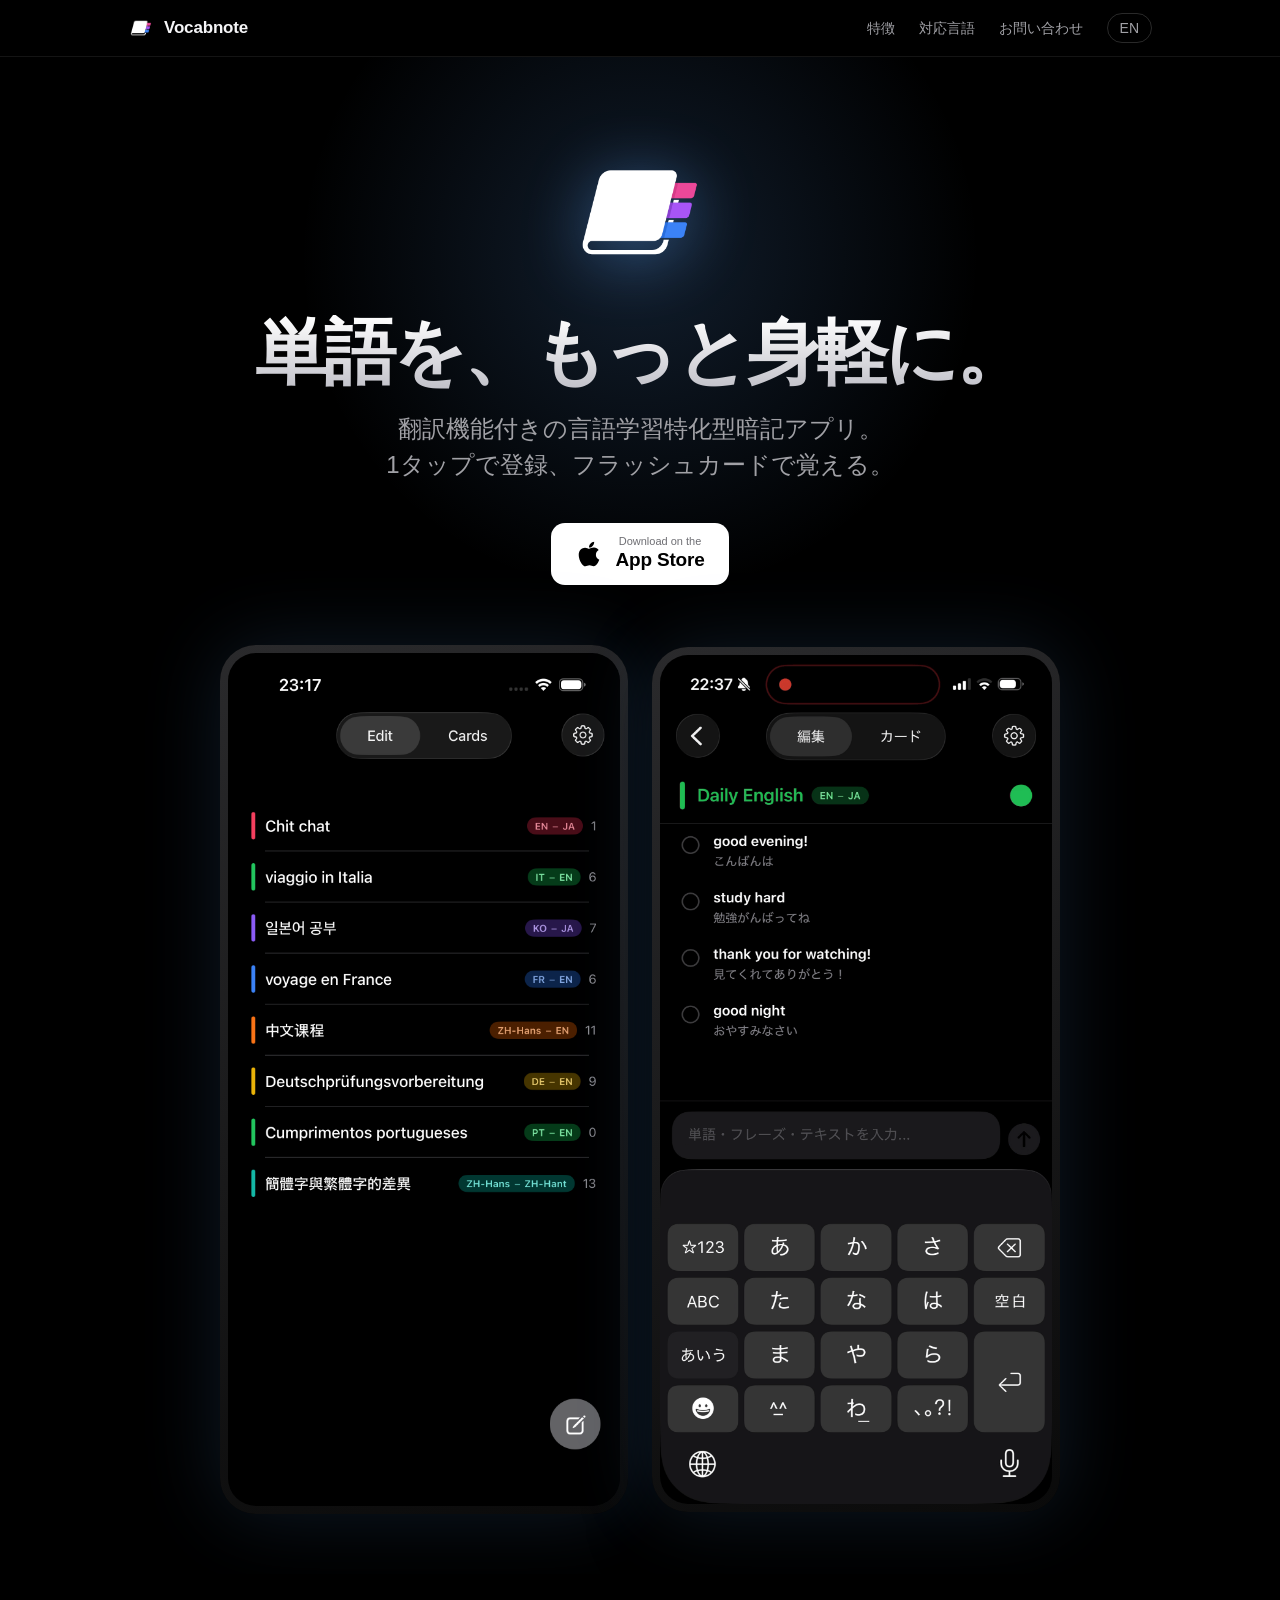
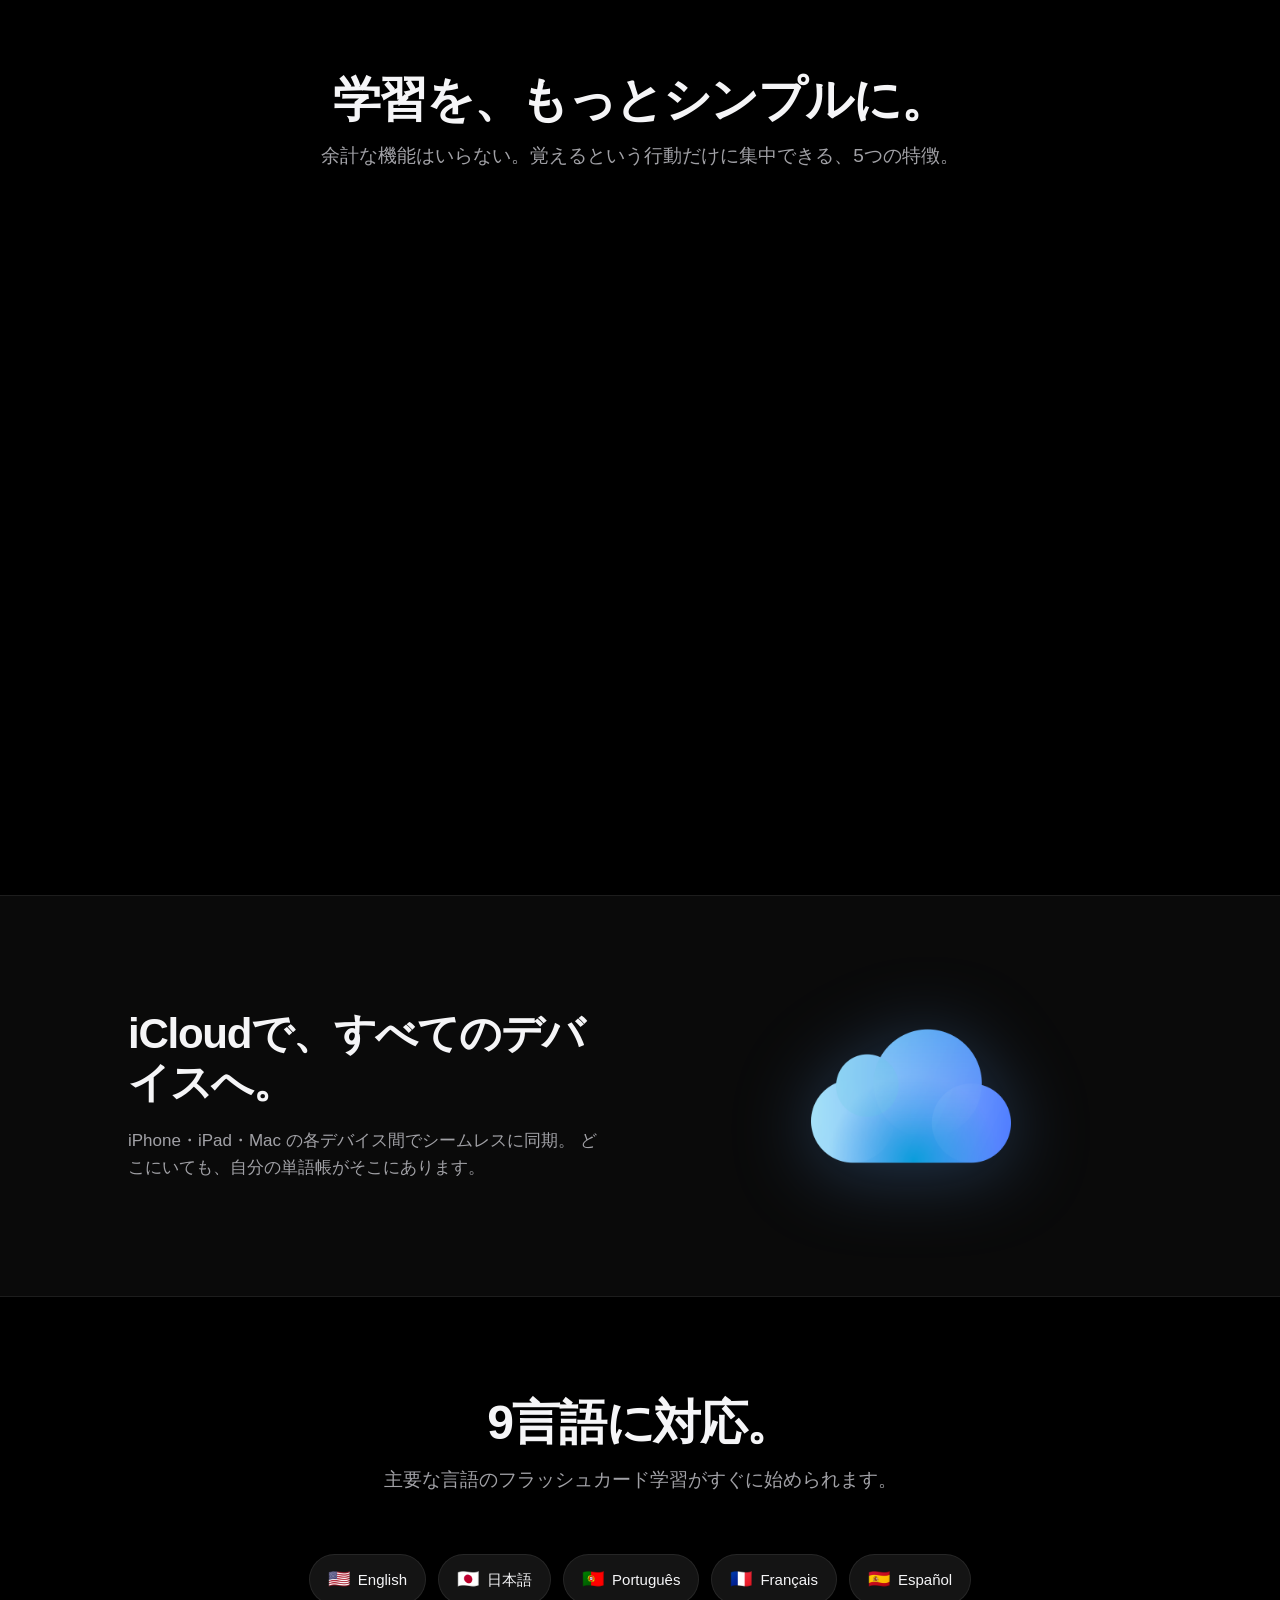
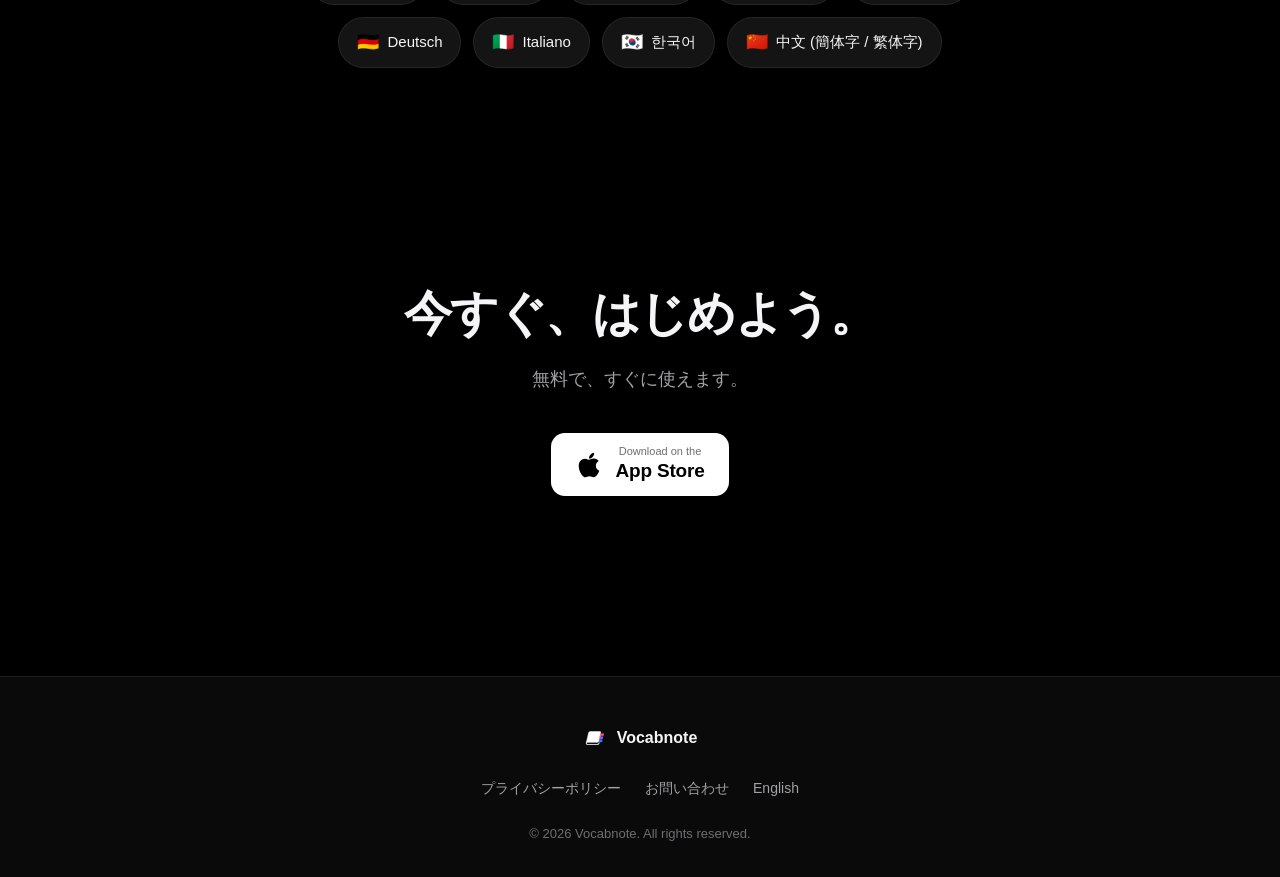
==== index.html @ fe6f7005 "Initial commit: Vocabnote LP" ====
<!DOCTYPE html>
<html lang="ja">
<head>
  <meta charset="UTF-8" />
  <meta name="viewport" content="width=device-width, initial-scale=1, viewport-fit=cover" />
  <title>Vocabnote｜翻訳機能付き 言語学習特化の暗記アプリ</title>
  <meta name="description" content="Vocabnoteは即時翻訳機能を備えた、言語学習特化の単語暗記アプリ。1タップで単語登録、フラッシュカードで暗記、iCloudで全デバイス同期。" />
  <meta name="theme-color" content="#000000" />

  <!-- OGP -->
  <meta property="og:type" content="website" />
  <meta property="og:title" content="Vocabnote｜翻訳機能付き 言語学習特化の暗記アプリ" />
  <meta property="og:description" content="即時翻訳・フラッシュカード・iCloud同期。シンプルで使いやすい単語帳アプリ。" />
  <meta property="og:image" content="./assets/images/logo.png" />
  <meta property="og:url" content="https://holidayygit.github.io/vocabnote/" />
  <link rel="canonical" href="https://holidayygit.github.io/vocabnote/" />

  <link rel="icon" type="image/png" href="./assets/images/logo.png" />
  <link rel="apple-touch-icon" href="./assets/images/logo.png" />
  <link rel="stylesheet" href="./assets/css/style.css" />
  <link rel="alternate" hreflang="ja" href="./" />
  <link rel="alternate" hreflang="en" href="./en/" />
</head>
<body>
  <header class="site-header">
    <div class="container">
      <nav class="nav" aria-label="メインナビゲーション">
        <a href="./" class="nav-brand">
          <img src="./assets/images/logo.png" alt="Vocabnote ロゴ" />
          <span>Vocabnote</span>
        </a>
        <ul class="nav-links">
          <li class="hide-mobile"><a href="#features">特徴</a></li>
          <li class="hide-mobile"><a href="#languages">対応言語</a></li>
          <li><a href="./contact/">お問い合わせ</a></li>
          <li><a href="./en/" class="nav-lang">EN</a></li>
        </ul>
      </nav>
    </div>
  </header>

  <main>
    <!-- Hero -->
    <section class="hero">
      <div class="container">
        <div class="hero-inner">
          <img src="./assets/images/logo.png" alt="" class="hero-logo" />
          <h1 class="hero-title">単語を、もっと身軽に。</h1>
          <p class="hero-tagline">
            翻訳機能付きの言語学習特化型暗記アプリ。<br />
            1タップで登録、フラッシュカードで覚える。
          </p>
          <div class="hero-cta">
            <a href="https://apps.apple.com/app/vocabnote/id6760209659" class="app-store-badge" target="_blank" rel="noopener">
              <svg class="apple-icon" viewBox="0 0 384 512" fill="currentColor" aria-hidden="true">
                <path d="M318.7 268.7c-.2-36.7 16.4-64.4 50-84.8-18.8-26.9-47.2-41.7-84.7-44.6-35.5-2.8-74.3 20.7-88.5 20.7-15 0-49.4-19.7-76.4-19.7C63.3 141.2 4 184.8 4 273.5q0 39.3 14.4 81.2c12.8 36.7 59 126.7 107.2 125.2 25.2-.6 43-17.9 75.8-17.9 31.8 0 48.3 17.9 76.4 17.9 48.6-.7 90.4-82.5 102.6-119.3-65.2-30.7-61.7-90-61.7-91.9zm-56.6-164.2c27.3-32.4 24.8-61.9 24-72.5-24.1 1.4-52 16.4-67.9 34.9-17.5 19.8-27.8 44.3-25.6 71.9 26.1 2 49.9-11.4 69.5-34.3z"/>
              </svg>
              <span>
                <span class="label-small">Download on the</span>
                <span class="label-large">App Store</span>
              </span>
            </a>
          </div>

          <div class="hero-visual">
            <div class="hero-visual-grid">
              <div class="device-frame">
                <img src="./assets/images/screenshot.png" alt="Vocabnote のスクリーンショット" loading="lazy" />
              </div>
              <div class="device-frame">
                <img src="./assets/images/demo.gif" alt="Vocabnote 操作デモ" loading="lazy" />
              </div>
            </div>
          </div>
        </div>
      </div>
    </section>

    <!-- Features -->
    <section class="section" id="features">
      <div class="container">
        <h2 class="section-title">学習を、もっとシンプルに。</h2>
        <p class="section-subtitle">
          余計な機能はいらない。覚えるという行動だけに集中できる、5つの特徴。
        </p>

        <div class="features">
          <div class="feature-card reveal">
            <div class="feature-icon icon-blue" aria-hidden="true">
              <svg width="24" height="24" viewBox="0 0 24 24" fill="none" stroke="currentColor" stroke-width="2" stroke-linecap="round" stroke-linejoin="round"><path d="M5 8l6 6"/><path d="M4 14l6-6 2-3"/><path d="M2 5h12"/><path d="M7 2h1"/><path d="M22 22l-5-10-5 10"/><path d="M14 18h6"/></svg>
            </div>
            <h3 class="feature-title">即時翻訳</h3>
            <p class="feature-desc">
              片方の言語を入力すれば、対訳が瞬時に入力されます。手動編集も可能。
              ※辞書データのダウンロードが必要です。
            </p>
          </div>

          <div class="feature-card reveal">
            <div class="feature-icon icon-purple" aria-hidden="true">
              <svg width="24" height="24" viewBox="0 0 24 24" fill="none" stroke="currentColor" stroke-width="2" stroke-linecap="round" stroke-linejoin="round"><circle cx="12" cy="12" r="10"/><circle cx="12" cy="12" r="6"/><circle cx="12" cy="12" r="2"/></svg>
            </div>
            <h3 class="feature-title">ユーザーフレンドリー</h3>
            <p class="feature-desc">
              極限まで無駄を削ぎ落としたUI。アプリを開いて1タップで、いつもの単語帳への入力がスタートできます。
            </p>
          </div>

          <div class="feature-card reveal">
            <div class="feature-icon icon-green" aria-hidden="true">
              <svg width="24" height="24" viewBox="0 0 24 24" fill="none" stroke="currentColor" stroke-width="2" stroke-linecap="round" stroke-linejoin="round"><rect x="3" y="4" width="18" height="16" rx="2"/><path d="M7 8h10"/><path d="M7 12h6"/></svg>
            </div>
            <h3 class="feature-title">フラッシュカードモード</h3>
            <p class="feature-desc">
              音声再生で発音チェックも簡単。暗記済みカードを省くチェッカーも搭載しています。
            </p>
          </div>

          <div class="feature-card reveal">
            <div class="feature-icon icon-orange" aria-hidden="true">
              <svg width="24" height="24" viewBox="0 0 24 24" fill="none" stroke="currentColor" stroke-width="2" stroke-linecap="round" stroke-linejoin="round"><path d="M21 15v4a2 2 0 0 1-2 2H5a2 2 0 0 1-2-2v-4"/><polyline points="7 10 12 15 17 10"/><line x1="12" y1="15" x2="12" y2="3"/></svg>
            </div>
            <h3 class="feature-title">エクスポート・インポート</h3>
            <p class="feature-desc">
              JSONデータで書き出し可能。AIなどで編集したデータを一気に読み込むことで学習効率を向上。<br />
              <span style="color: var(--text-tertiary); font-size: 13px;">※ Premium機能</span>
            </p>
          </div>

          <div class="feature-card reveal">
            <div class="feature-icon icon-pink" aria-hidden="true">
              <svg width="24" height="24" viewBox="0 0 24 24" fill="none" stroke="currentColor" stroke-width="2" stroke-linecap="round" stroke-linejoin="round"><circle cx="12" cy="12" r="10"/><path d="M16 8h-6a2 2 0 1 0 0 4h4a2 2 0 1 1 0 4H8"/><path d="M12 6v2"/><path d="M12 16v2"/></svg>
            </div>
            <h3 class="feature-title">基本無料</h3>
            <p class="feature-desc">
              すべての基本機能が無料で使えます。<br />
              Premium ¥1,000 でJSONバックアップ機能が解放されます。
            </p>
          </div>
        </div>
      </div>
    </section>

    <!-- iCloud Sync -->
    <section class="section icloud-section">
      <div class="container">
        <div class="icloud-grid">
          <div class="icloud-text">
            <h2>iCloudで、すべてのデバイスへ。</h2>
            <p>
              iPhone・iPad・Mac の各デバイス間でシームレスに同期。
              どこにいても、自分の単語帳がそこにあります。
            </p>
          </div>
          <div class="icloud-visual">
            <img src="./assets/images/icloud_logo.png" alt="" loading="lazy" />
          </div>
        </div>
      </div>
    </section>

    <!-- Languages -->
    <section class="section" id="languages">
      <div class="container">
        <h2 class="section-title">9言語に対応。</h2>
        <p class="section-subtitle">
          主要な言語のフラッシュカード学習がすぐに始められます。
        </p>
        <div class="languages">
          <span class="lang-chip"><span class="flag">🇺🇸</span>English</span>
          <span class="lang-chip"><span class="flag">🇯🇵</span>日本語</span>
          <span class="lang-chip"><span class="flag">🇵🇹</span>Português</span>
          <span class="lang-chip"><span class="flag">🇫🇷</span>Français</span>
          <span class="lang-chip"><span class="flag">🇪🇸</span>Español</span>
          <span class="lang-chip"><span class="flag">🇩🇪</span>Deutsch</span>
          <span class="lang-chip"><span class="flag">🇮🇹</span>Italiano</span>
          <span class="lang-chip"><span class="flag">🇰🇷</span>한국어</span>
          <span class="lang-chip"><span class="flag">🇨🇳</span>中文 (簡体字 / 繁体字)</span>
        </div>
      </div>
    </section>

    <!-- CTA -->
    <section class="cta-section">
      <div class="container">
        <h2>今すぐ、はじめよう。</h2>
        <p>無料で、すぐに使えます。</p>
        <div class="hero-cta">
          <a href="https://apps.apple.com/app/vocabnote/id6760209659" class="app-store-badge" target="_blank" rel="noopener">
            <svg class="apple-icon" viewBox="0 0 384 512" fill="currentColor" aria-hidden="true">
              <path d="M318.7 268.7c-.2-36.7 16.4-64.4 50-84.8-18.8-26.9-47.2-41.7-84.7-44.6-35.5-2.8-74.3 20.7-88.5 20.7-15 0-49.4-19.7-76.4-19.7C63.3 141.2 4 184.8 4 273.5q0 39.3 14.4 81.2c12.8 36.7 59 126.7 107.2 125.2 25.2-.6 43-17.9 75.8-17.9 31.8 0 48.3 17.9 76.4 17.9 48.6-.7 90.4-82.5 102.6-119.3-65.2-30.7-61.7-90-61.7-91.9zm-56.6-164.2c27.3-32.4 24.8-61.9 24-72.5-24.1 1.4-52 16.4-67.9 34.9-17.5 19.8-27.8 44.3-25.6 71.9 26.1 2 49.9-11.4 69.5-34.3z"/>
            </svg>
            <span>
              <span class="label-small">Download on the</span>
              <span class="label-large">App Store</span>
            </span>
          </a>
        </div>
      </div>
    </section>
  </main>

  <footer class="site-footer">
    <div class="container">
      <div class="footer-content">
        <a href="./" class="footer-brand">
          <img src="./assets/images/logo.png" alt="" />
          <span>Vocabnote</span>
        </a>
        <ul class="footer-links">
          <li><a href="./privacy/">プライバシーポリシー</a></li>
          <li><a href="./contact/">お問い合わせ</a></li>
          <li><a href="./en/">English</a></li>
        </ul>
        <p class="footer-copyright">© 2026 Vocabnote. All rights reserved.</p>
      </div>
    </div>
  </footer>

  <script>
    // Simple scroll reveal
    const observer = new IntersectionObserver(
      (entries) => {
        entries.forEach((entry) => {
          if (entry.isIntersecting) {
            entry.target.classList.add('is-visible');
            observer.unobserve(entry.target);
          }
        });
      },
      { threshold: 0.1, rootMargin: '0px 0px -50px 0px' }
    );
    document.querySelectorAll('.reveal').forEach((el) => observer.observe(el));
  </script>
</body>
</html>
---- assets/css/style.css ----
/* ============================================
   Vocabnote LP - Common Stylesheet
   Dark theme, Apple-inspired minimal design
   ============================================ */

:root {
  --bg: #000000;
  --bg-elev-1: #0a0a0a;
  --bg-elev-2: #141414;
  --bg-elev-3: #1c1c1e;
  --text: #f5f5f7;
  --text-secondary: #a1a1a6;
  --text-tertiary: #6e6e73;
  --border: rgba(255, 255, 255, 0.08);
  --border-strong: rgba(255, 255, 255, 0.16);
  --accent: #60a5fa;
  --accent-light: #93c5fd;
  --accent-deep: #3b82f6;
  --accent-gradient: linear-gradient(135deg, #93c5fd 0%, #60a5fa 50%, #3b82f6 100%);
  --shadow-glow: 0 0 80px rgba(96, 165, 250, 0.15);
  --radius-sm: 8px;
  --radius-md: 14px;
  --radius-lg: 22px;
  --radius-xl: 32px;
  --max-width: 1120px;
  --transition: all 0.3s cubic-bezier(0.16, 1, 0.3, 1);
}

* {
  box-sizing: border-box;
  margin: 0;
  padding: 0;
}

html {
  scroll-behavior: smooth;
  -webkit-text-size-adjust: 100%;
}

body {
  font-family: -apple-system, BlinkMacSystemFont, "SF Pro Display", "SF Pro Text",
    "Helvetica Neue", "Hiragino Kaku Gothic ProN", "Hiragino Sans", "Yu Gothic",
    "Meiryo", sans-serif;
  background: var(--bg);
  color: var(--text);
  line-height: 1.6;
  -webkit-font-smoothing: antialiased;
  -moz-osx-font-smoothing: grayscale;
  overflow-x: hidden;
}

a {
  color: var(--accent);
  text-decoration: none;
  transition: var(--transition);
}

a:hover {
  color: var(--accent-light);
}

img {
  max-width: 100%;
  height: auto;
  display: block;
}

/* ===== Layout ===== */
.container {
  max-width: var(--max-width);
  margin: 0 auto;
  padding: 0 24px;
}

@media (min-width: 768px) {
  .container {
    padding: 0 48px;
  }
}

/* ===== Header / Nav ===== */
.site-header {
  position: sticky;
  top: 0;
  z-index: 100;
  background: rgba(0, 0, 0, 0.72);
  backdrop-filter: saturate(180%) blur(20px);
  -webkit-backdrop-filter: saturate(180%) blur(20px);
  border-bottom: 1px solid var(--border);
}

.nav {
  display: flex;
  align-items: center;
  justify-content: space-between;
  height: 56px;
}

.nav-brand {
  display: flex;
  align-items: center;
  gap: 10px;
  color: var(--text);
  font-weight: 600;
  font-size: 17px;
  letter-spacing: -0.01em;
}

.nav-brand img {
  width: 26px;
  height: 26px;
}

.nav-links {
  display: flex;
  align-items: center;
  gap: 24px;
  list-style: none;
}

.nav-links a {
  color: var(--text-secondary);
  font-size: 14px;
  font-weight: 400;
}

.nav-links a:hover {
  color: var(--text);
}

.nav-lang {
  font-size: 13px;
  color: var(--text-secondary);
  padding: 6px 12px;
  border: 1px solid var(--border-strong);
  border-radius: 999px;
  transition: var(--transition);
}

.nav-lang:hover {
  border-color: var(--accent);
  color: var(--text);
}

@media (max-width: 640px) {
  .nav-links {
    gap: 14px;
  }
  .nav-links .hide-mobile {
    display: none;
  }
}

/* ===== Hero ===== */
.hero {
  position: relative;
  padding: 80px 0 60px;
  text-align: center;
  overflow: hidden;
}

.hero::before {
  content: "";
  position: absolute;
  top: -200px;
  left: 50%;
  transform: translateX(-50%);
  width: 800px;
  height: 800px;
  background: radial-gradient(
    circle,
    rgba(96, 165, 250, 0.18) 0%,
    rgba(96, 165, 250, 0) 60%
  );
  pointer-events: none;
  z-index: 0;
}

.hero-inner {
  position: relative;
  z-index: 1;
}

.hero-logo {
  width: 150px;
  height: 150px;
  margin: 0 auto 28px;
  filter: drop-shadow(0 8px 32px rgba(96, 165, 250, 0.4));
  animation: float 6s ease-in-out infinite;
}

@keyframes float {
  0%, 100% { transform: translateY(0); }
  50% { transform: translateY(-8px); }
}

.hero-title {
  font-size: clamp(40px, 7vw, 72px);
  font-weight: 700;
  letter-spacing: -0.04em;
  line-height: 1.05;
  margin-bottom: 20px;
  background: linear-gradient(180deg, #ffffff 0%, #c0c0c8 100%);
  -webkit-background-clip: text;
  background-clip: text;
  -webkit-text-fill-color: transparent;
}

.hero-tagline {
  font-size: clamp(18px, 2.4vw, 24px);
  font-weight: 400;
  color: var(--text-secondary);
  max-width: 720px;
  margin: 0 auto 40px;
  line-height: 1.5;
}

.hero-cta {
  display: flex;
  gap: 16px;
  justify-content: center;
  flex-wrap: wrap;
  margin-bottom: 60px;
}

/* ===== Buttons ===== */
.btn {
  display: inline-flex;
  align-items: center;
  gap: 8px;
  padding: 14px 28px;
  border-radius: 999px;
  font-size: 16px;
  font-weight: 500;
  letter-spacing: -0.01em;
  transition: var(--transition);
  cursor: pointer;
  border: none;
}

.btn-primary {
  background: var(--accent-gradient);
  color: #ffffff;
  box-shadow: 0 8px 24px rgba(96, 165, 250, 0.3);
}

.btn-primary:hover {
  transform: translateY(-2px);
  box-shadow: 0 12px 32px rgba(96, 165, 250, 0.45);
  color: #ffffff;
}

.btn-secondary {
  background: rgba(255, 255, 255, 0.06);
  color: var(--text);
  border: 1px solid var(--border-strong);
}

.btn-secondary:hover {
  background: rgba(255, 255, 255, 0.12);
  color: var(--text);
}

/* App Store Badge */
.app-store-badge {
  display: inline-flex;
  align-items: center;
  gap: 12px;
  padding: 12px 24px;
  background: #ffffff;
  color: #000000;
  border-radius: 14px;
  font-weight: 500;
  transition: var(--transition);
}

.app-store-badge:hover {
  transform: translateY(-2px);
  box-shadow: 0 12px 32px rgba(255, 255, 255, 0.15);
  color: #000000;
}

.app-store-badge .apple-icon {
  width: 28px;
  height: 28px;
}

.app-store-badge .label-small {
  font-size: 11px;
  color: #6e6e73;
  display: block;
  line-height: 1.2;
}

.app-store-badge .label-large {
  font-size: 19px;
  font-weight: 600;
  letter-spacing: -0.01em;
  line-height: 1.2;
}

/* ===== Hero Visual ===== */
.hero-visual {
  position: relative;
  margin: 0 auto;
  max-width: 880px;
  padding: 0 20px;
}

.hero-visual-grid {
  display: grid;
  grid-template-columns: 1fr 1fr;
  gap: 24px;
  align-items: center;
}

@media (max-width: 768px) {
  .hero-visual-grid {
    grid-template-columns: 1fr;
    max-width: 360px;
    margin: 0 auto;
  }
}

.device-frame {
  position: relative;
  border-radius: 36px;
  padding: 8px;
  background: linear-gradient(160deg, #2a2a2c 0%, #0a0a0a 100%);
  box-shadow: var(--shadow-glow), 0 30px 60px rgba(0, 0, 0, 0.6);
}

.device-frame img {
  border-radius: 28px;
  width: 100%;
}

/* ===== Sections ===== */
.section {
  padding: 100px 0;
  position: relative;
}

.section-sm {
  padding: 60px 0;
}

.section-title {
  font-size: clamp(32px, 5vw, 48px);
  font-weight: 700;
  letter-spacing: -0.03em;
  line-height: 1.1;
  text-align: center;
  margin-bottom: 16px;
}

.section-subtitle {
  font-size: clamp(16px, 2vw, 19px);
  color: var(--text-secondary);
  text-align: center;
  max-width: 640px;
  margin: 0 auto 60px;
  line-height: 1.5;
}

/* ===== Features Grid ===== */
.features {
  display: grid;
  grid-template-columns: repeat(auto-fit, minmax(280px, 1fr));
  gap: 20px;
  margin-top: 40px;
}

.feature-card {
  background: var(--bg-elev-2);
  border: 1px solid var(--border);
  border-radius: var(--radius-lg);
  padding: 32px;
  position: relative;
  overflow: hidden;
}

.feature-icon {
  width: 48px;
  height: 48px;
  border-radius: 12px;
  display: flex;
  align-items: center;
  justify-content: center;
  margin-bottom: 20px;
  font-size: 24px;
}

.feature-icon.icon-blue { background: rgba(59, 130, 246, 0.15); color: #60a5fa; }
.feature-icon.icon-purple { background: rgba(168, 85, 247, 0.15); color: #c084fc; }
.feature-icon.icon-green { background: rgba(34, 197, 94, 0.15); color: #4ade80; }
.feature-icon.icon-orange { background: rgba(249, 115, 22, 0.15); color: #fb923c; }
.feature-icon.icon-pink { background: rgba(236, 72, 153, 0.15); color: #f472b6; }

.feature-title {
  font-size: 20px;
  font-weight: 600;
  letter-spacing: -0.01em;
  margin-bottom: 10px;
  color: var(--text);
}

.feature-desc {
  font-size: 15px;
  color: var(--text-secondary);
  line-height: 1.6;
}

/* ===== iCloud Section ===== */
.icloud-section {
  background: var(--bg-elev-1);
  border-top: 1px solid var(--border);
  border-bottom: 1px solid var(--border);
}

.icloud-grid {
  display: grid;
  grid-template-columns: 1fr 1fr;
  gap: 60px;
  align-items: center;
}

@media (max-width: 768px) {
  .icloud-grid {
    grid-template-columns: 1fr;
    gap: 40px;
    text-align: center;
  }
}

.icloud-text h2 {
  font-size: clamp(28px, 4vw, 42px);
  font-weight: 700;
  letter-spacing: -0.03em;
  line-height: 1.15;
  margin-bottom: 20px;
}

.icloud-text p {
  font-size: 17px;
  color: var(--text-secondary);
  line-height: 1.6;
}

.icloud-visual {
  display: flex;
  justify-content: center;
}

.icloud-visual img {
  max-width: 200px;
  filter: drop-shadow(0 8px 40px rgba(96, 165, 250, 0.3));
}

/* ===== Languages ===== */
.languages {
  display: flex;
  flex-wrap: wrap;
  gap: 12px;
  justify-content: center;
  max-width: 720px;
  margin: 0 auto;
}

.lang-chip {
  display: inline-flex;
  align-items: center;
  gap: 8px;
  padding: 10px 18px;
  background: var(--bg-elev-2);
  border: 1px solid var(--border);
  border-radius: 999px;
  font-size: 15px;
  color: var(--text);
}

.lang-chip .flag {
  font-size: 18px;
}

/* ===== CTA Section ===== */
.cta-section {
  text-align: center;
  padding: 120px 0;
}

.cta-section h2 {
  font-size: clamp(32px, 5vw, 48px);
  font-weight: 700;
  letter-spacing: -0.03em;
  line-height: 1.1;
  margin-bottom: 24px;
}

.cta-section p {
  font-size: 18px;
  color: var(--text-secondary);
  margin-bottom: 40px;
}

/* ===== Footer ===== */
.site-footer {
  border-top: 1px solid var(--border);
  padding: 48px 0 32px;
  background: var(--bg-elev-1);
}

.footer-content {
  display: flex;
  flex-direction: column;
  gap: 24px;
  align-items: center;
  text-align: center;
}

.footer-brand {
  display: flex;
  align-items: center;
  gap: 10px;
  font-weight: 600;
  color: var(--text);
}

.footer-brand img {
  width: 24px;
  height: 24px;
}

.footer-links {
  display: flex;
  flex-wrap: wrap;
  gap: 24px;
  justify-content: center;
  list-style: none;
}

.footer-links a {
  color: var(--text-secondary);
  font-size: 14px;
}

.footer-links a:hover {
  color: var(--text);
}

.footer-copyright {
  font-size: 13px;
  color: var(--text-tertiary);
}

/* ===== Document pages (privacy / contact) ===== */
.doc-page {
  max-width: 760px;
  margin: 0 auto;
  padding: 80px 24px 100px;
}

.doc-page h1 {
  font-size: clamp(32px, 5vw, 44px);
  font-weight: 700;
  letter-spacing: -0.03em;
  line-height: 1.15;
  margin-bottom: 12px;
}

.doc-meta {
  color: var(--text-tertiary);
  font-size: 14px;
  margin-bottom: 48px;
}

.doc-page h2 {
  font-size: 22px;
  font-weight: 600;
  letter-spacing: -0.01em;
  margin-top: 40px;
  margin-bottom: 14px;
  color: var(--text);
}

.doc-page h3 {
  font-size: 17px;
  font-weight: 600;
  margin-top: 24px;
  margin-bottom: 8px;
  color: var(--text);
}

.doc-page p,
.doc-page li {
  color: var(--text-secondary);
  font-size: 16px;
  line-height: 1.75;
  margin-bottom: 14px;
}

.doc-page ul {
  padding-left: 22px;
  margin-bottom: 14px;
}

.doc-page a {
  color: var(--accent);
  word-break: break-word;
}

.doc-page hr {
  border: none;
  border-top: 1px solid var(--border);
  margin: 32px 0;
}

/* ===== Contact form embed ===== */
.form-wrap {
  margin-top: 32px;
  background: var(--bg-elev-1);
  border: 1px solid var(--border);
  border-radius: var(--radius-lg);
  overflow: hidden;
}

.form-wrap iframe {
  width: 100%;
  min-height: 750px;
  border: 0;
  display: block;
  background: #ffffff;
}

.contact-note {
  margin-top: 24px;
  padding: 18px 22px;
  background: var(--bg-elev-2);
  border: 1px solid var(--border);
  border-radius: var(--radius-md);
  color: var(--text-secondary);
  font-size: 14px;
  line-height: 1.6;
}

/* ===== Utility ===== */
.text-center { text-align: center; }
.mt-0 { margin-top: 0; }
.mb-0 { margin-bottom: 0; }

/* ===== Scroll reveal ===== */
.reveal {
  opacity: 0;
  transform: translateY(24px);
  transition: opacity 0.8s cubic-bezier(0.16, 1, 0.3, 1),
    transform 0.8s cubic-bezier(0.16, 1, 0.3, 1);
}

.reveal.is-visible {
  opacity: 1;
  transform: translateY(0);
}

/* ===== Reduced motion ===== */
@media (prefers-reduced-motion: reduce) {
  *,
  *::before,
  *::after {
    animation-duration: 0.01ms !important;
    transition-duration: 0.01ms !important;
  }
  .hero-logo {
    animation: none;
  }
}
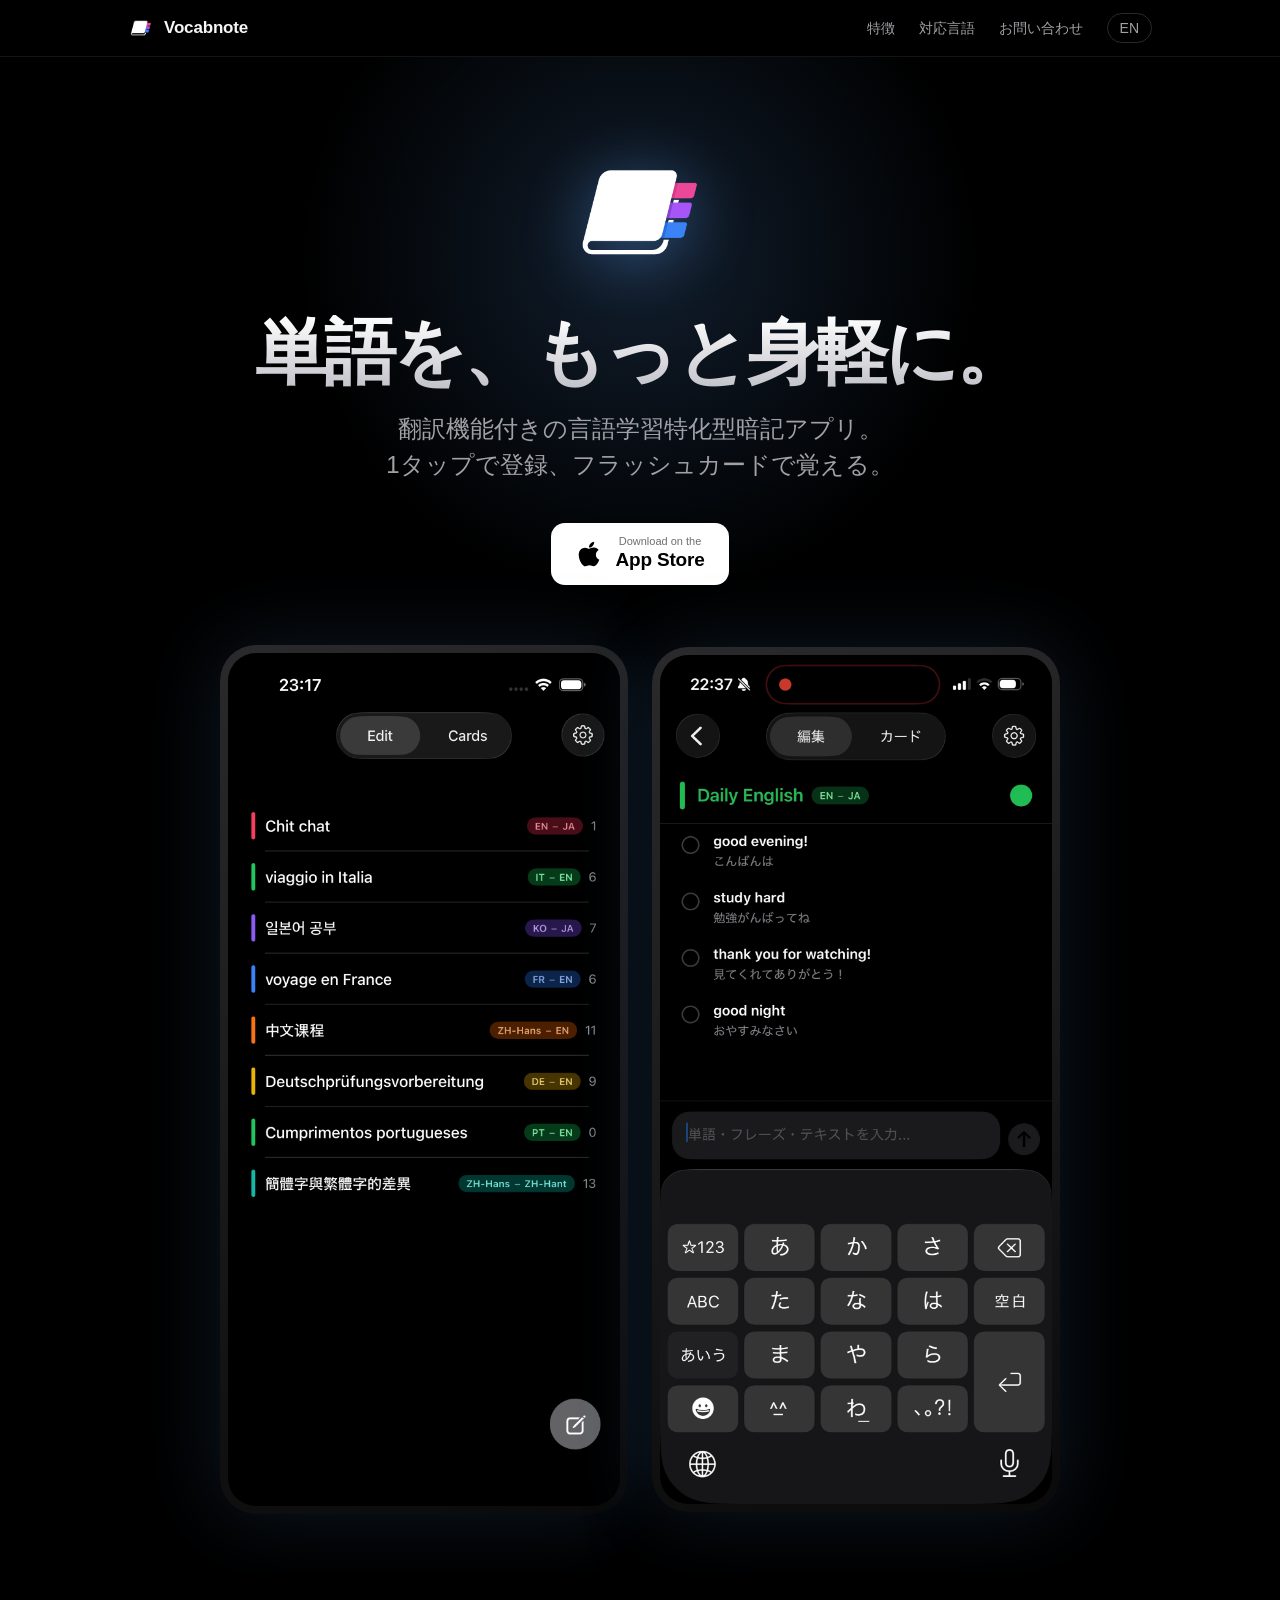
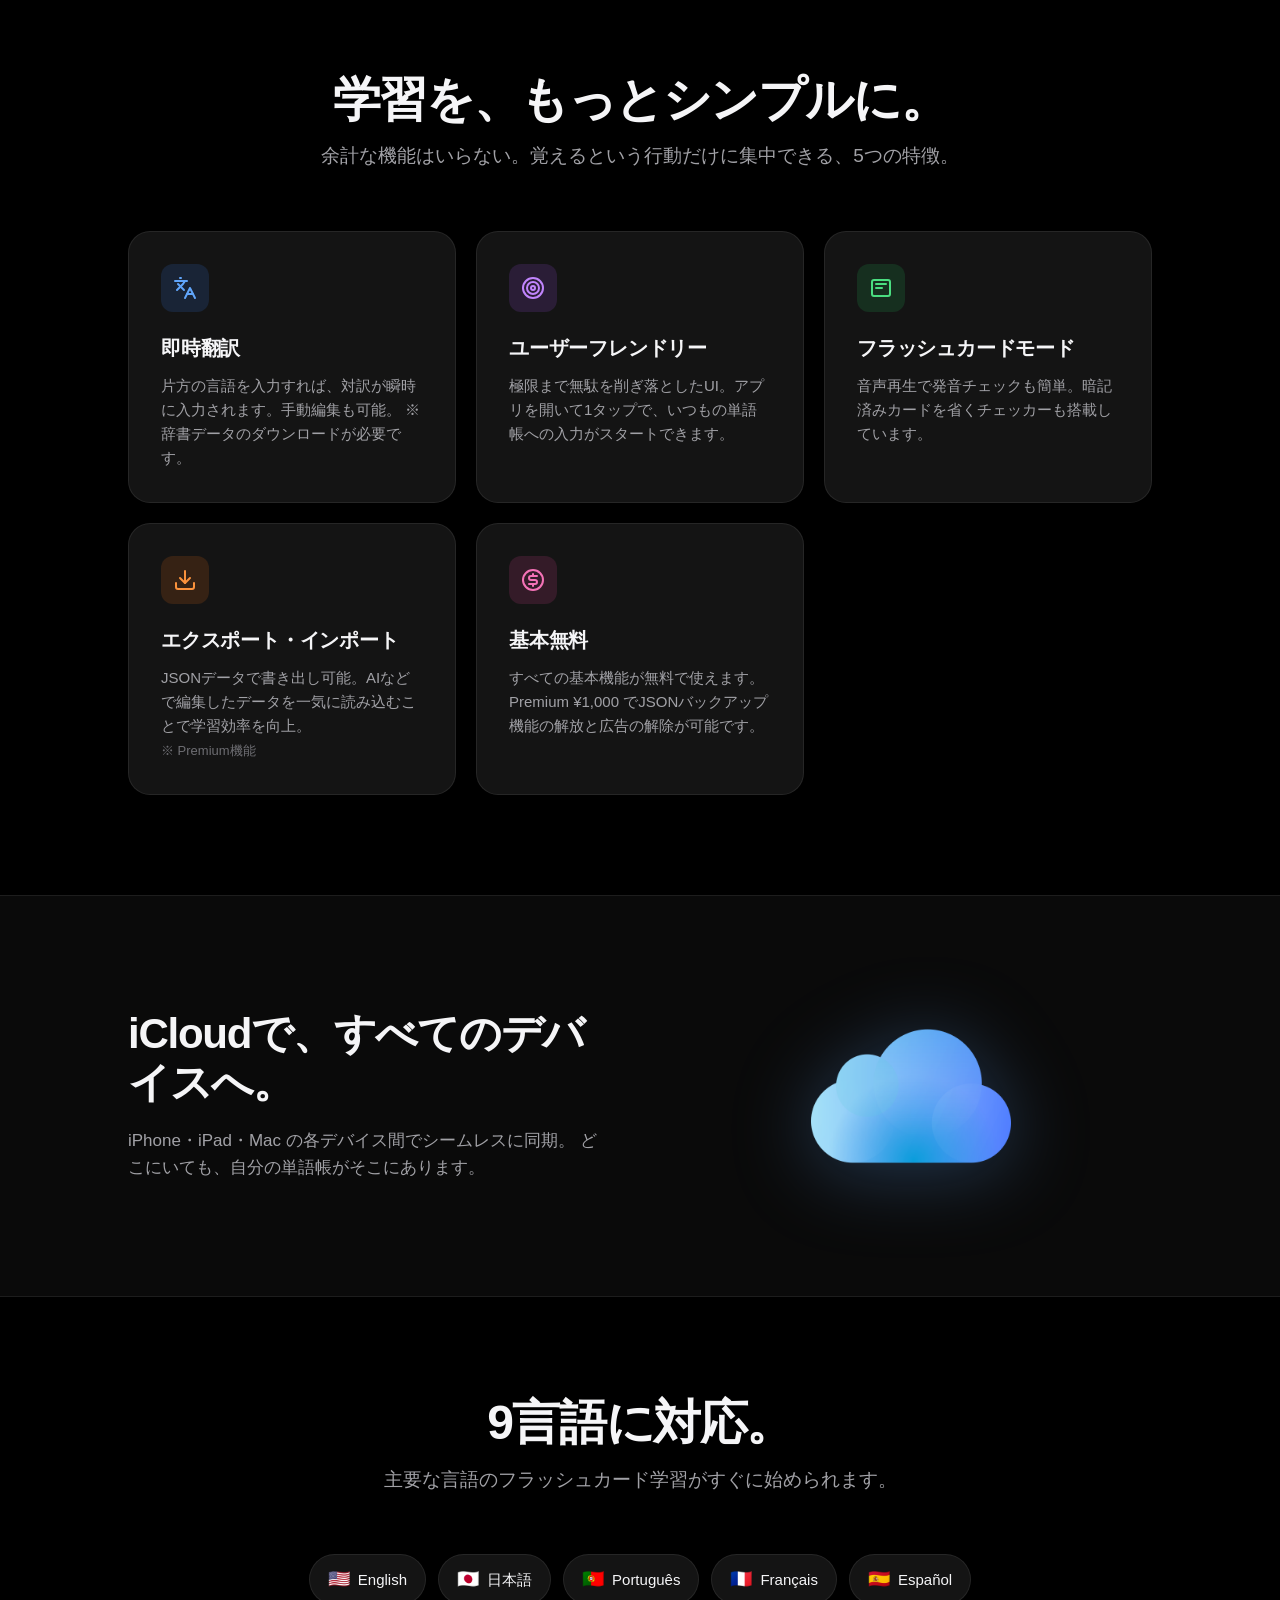
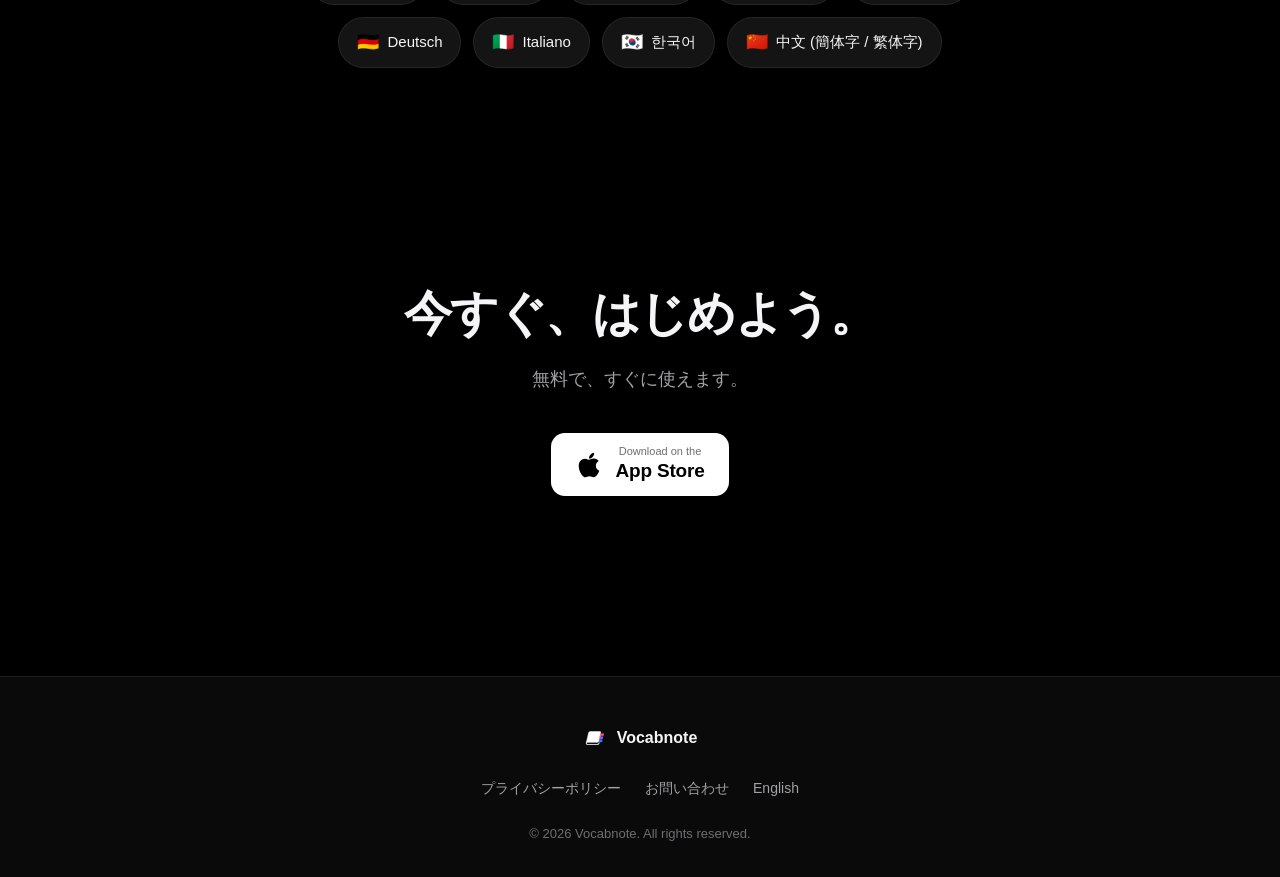
==== commit f51139dc: "Update privacy policy for ads" ====
--- a/index.html
+++ b/index.html
@@ -134,7 +134,7 @@
             <h3 class="feature-title">基本無料</h3>
             <p class="feature-desc">
               すべての基本機能が無料で使えます。<br />
-              Premium ¥1,000 でJSONバックアップ機能が解放されます。
+              Premium ¥1,000 でJSONバックアップ機能の解放と広告の解除が可能です。
             </p>
           </div>
         </div>
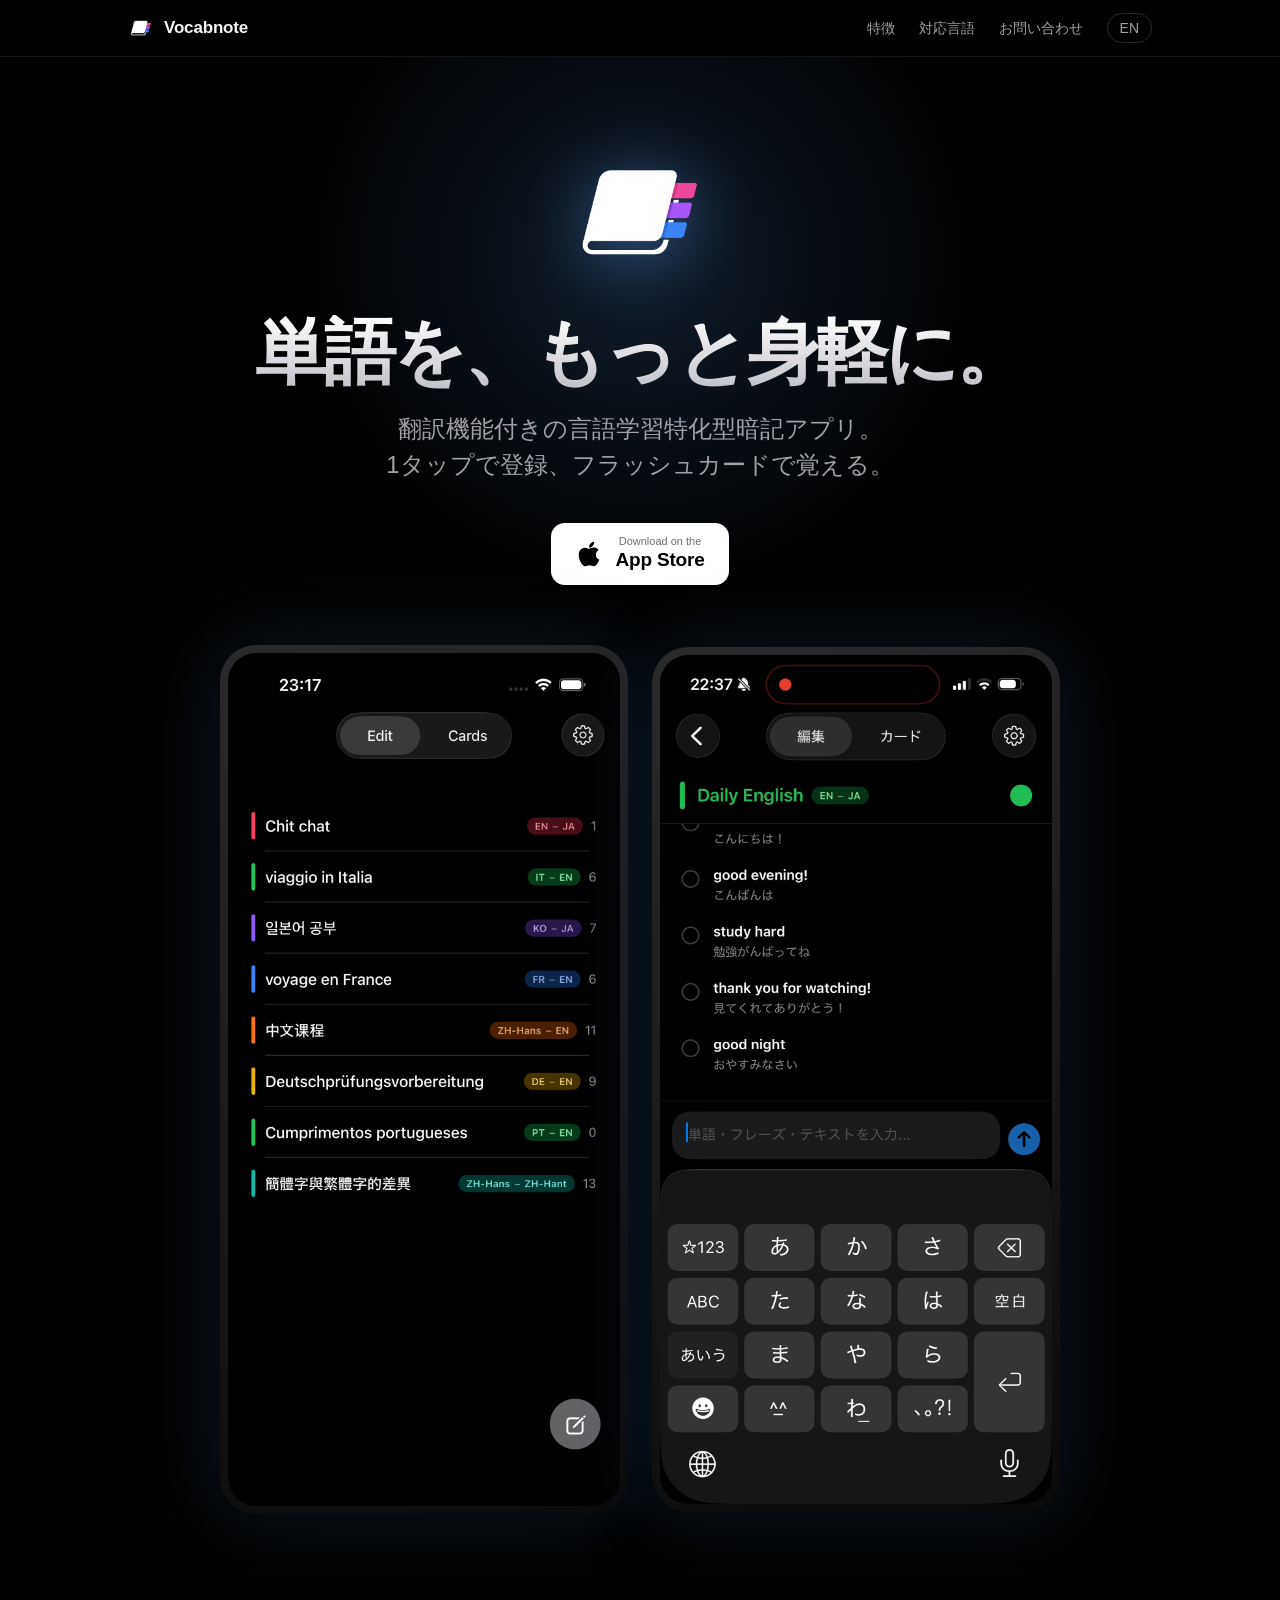
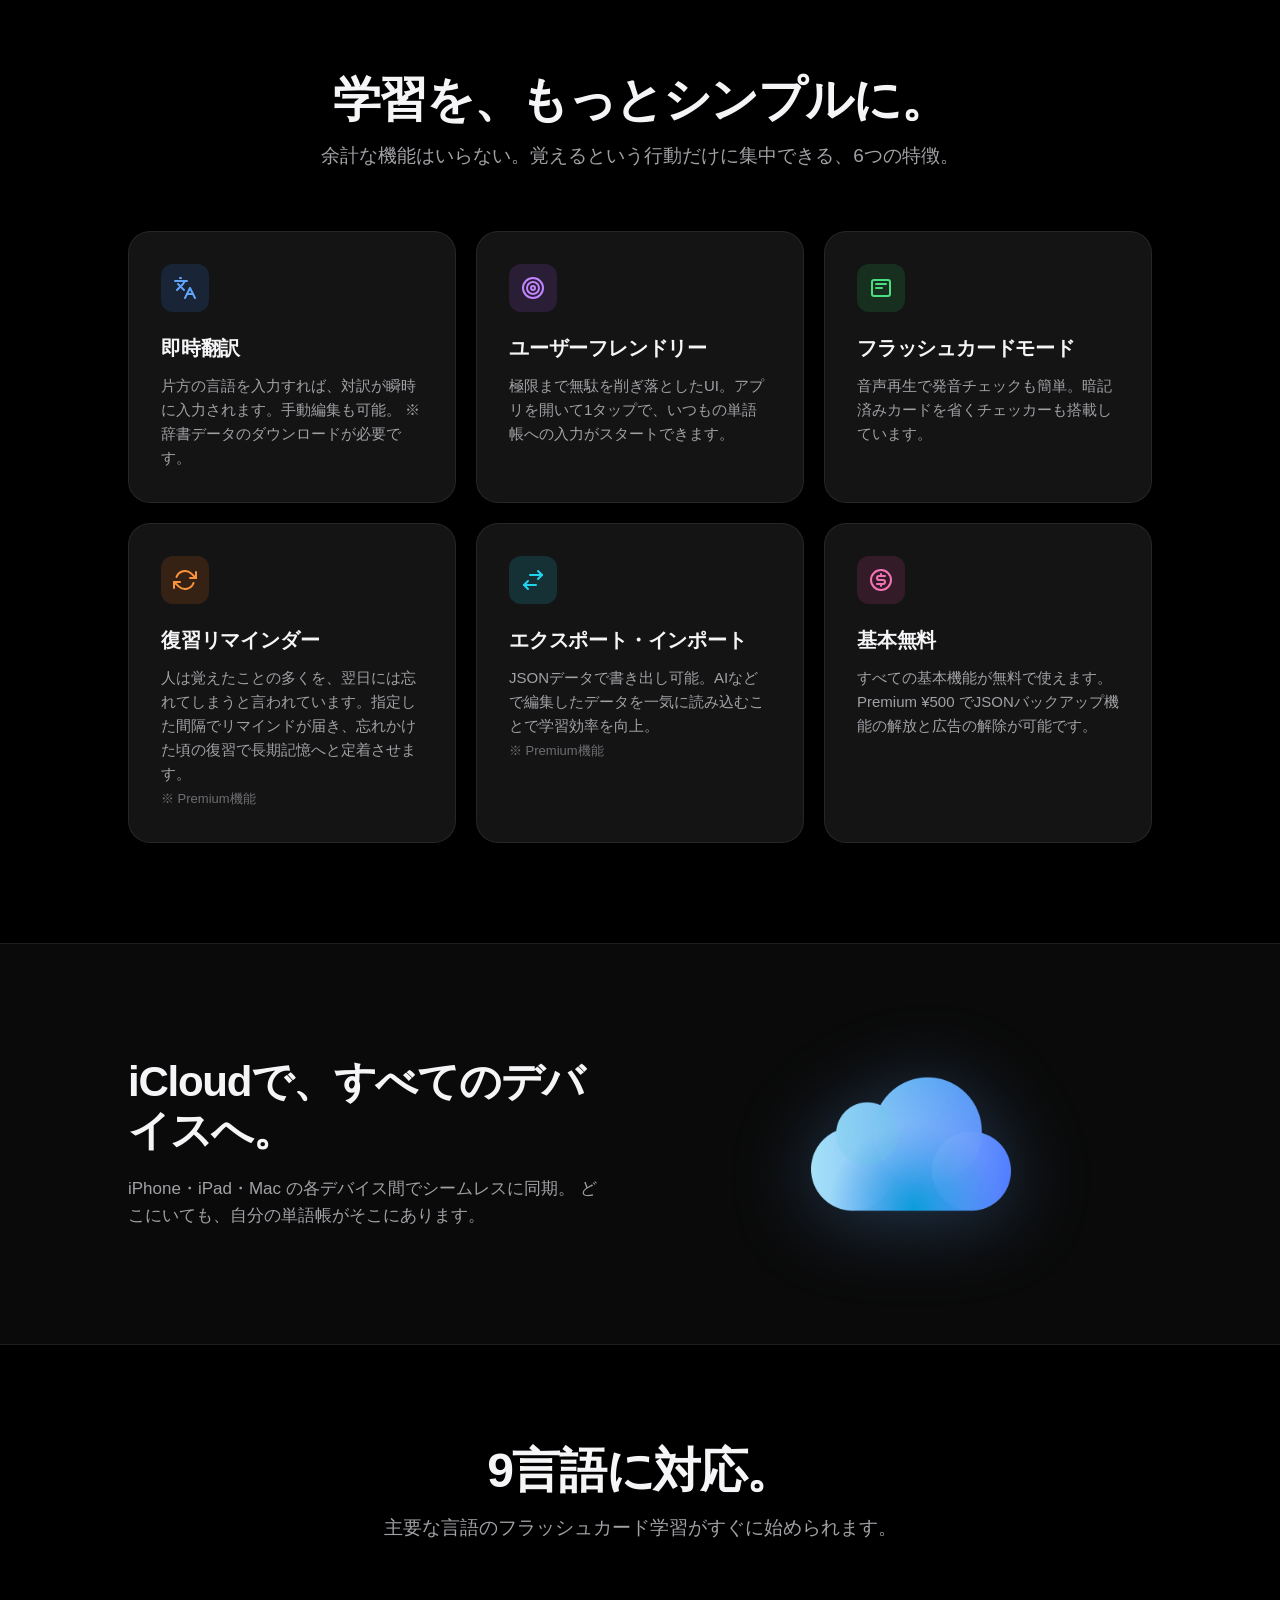
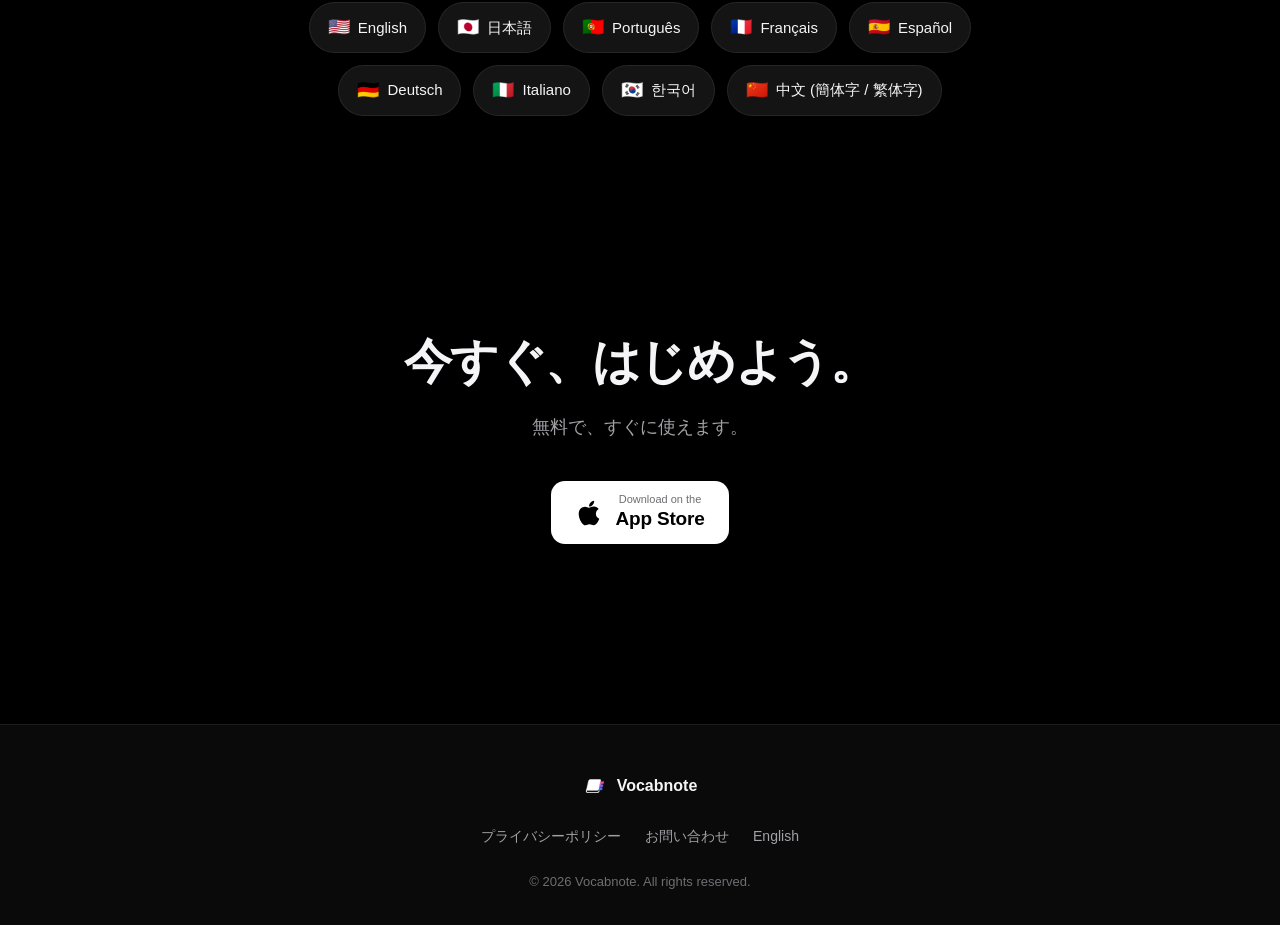
==== commit 0bca128c: "Update price from ¥1,000 to ¥500" ====
--- a/index.html
+++ b/index.html
@@ -81,7 +81,7 @@
       <div class="container">
         <h2 class="section-title">学習を、もっとシンプルに。</h2>
         <p class="section-subtitle">
-          余計な機能はいらない。覚えるという行動だけに集中できる、5つの特徴。
+          余計な機能はいらない。覚えるという行動だけに集中できる、6つの特徴。
         </p>
 
         <div class="features">
@@ -118,7 +118,18 @@
 
           <div class="feature-card reveal">
             <div class="feature-icon icon-orange" aria-hidden="true">
-              <svg width="24" height="24" viewBox="0 0 24 24" fill="none" stroke="currentColor" stroke-width="2" stroke-linecap="round" stroke-linejoin="round"><path d="M21 15v4a2 2 0 0 1-2 2H5a2 2 0 0 1-2-2v-4"/><polyline points="7 10 12 15 17 10"/><line x1="12" y1="15" x2="12" y2="3"/></svg>
+              <svg width="24" height="24" viewBox="0 0 24 24" fill="none" stroke="currentColor" stroke-width="2" stroke-linecap="round" stroke-linejoin="round"><polyline points="23 4 23 10 17 10"/><polyline points="1 20 1 14 7 14"/><path d="M3.51 9a9 9 0 0 1 14.85-3.36L23 10M1 14l4.64 4.36A9 9 0 0 0 20.49 15"/></svg>
+            </div>
+            <h3 class="feature-title">復習リマインダー</h3>
+            <p class="feature-desc">
+              人は覚えたことの多くを、翌日には忘れてしまうと言われています。指定した間隔でリマインドが届き、忘れかけた頃の復習で長期記憶へと定着させます。<br />
+              <span style="color: var(--text-tertiary); font-size: 13px;">※ Premium機能</span>
+            </p>
+          </div>
+
+          <div class="feature-card reveal">
+            <div class="feature-icon icon-cyan" aria-hidden="true">
+              <svg width="24" height="24" viewBox="0 0 24 24" fill="none" stroke="currentColor" stroke-width="2" stroke-linecap="round" stroke-linejoin="round"><path d="M17 3l4 4-4 4"/><path d="M21 7H9"/><path d="M7 21l-4-4 4-4"/><path d="M3 17h12"/></svg>
             </div>
             <h3 class="feature-title">エクスポート・インポート</h3>
             <p class="feature-desc">
@@ -134,7 +145,7 @@
             <h3 class="feature-title">基本無料</h3>
             <p class="feature-desc">
               すべての基本機能が無料で使えます。<br />
-              Premium ¥1,000 でJSONバックアップ機能の解放と広告の解除が可能です。
+              Premium ¥500 でJSONバックアップ機能の解放と広告の解除が可能です。
             </p>
           </div>
         </div>
--- a/assets/css/style.css
+++ b/assets/css/style.css
@@ -396,6 +396,7 @@
 .feature-icon.icon-green { background: rgba(34, 197, 94, 0.15); color: #4ade80; }
 .feature-icon.icon-orange { background: rgba(249, 115, 22, 0.15); color: #fb923c; }
 .feature-icon.icon-pink { background: rgba(236, 72, 153, 0.15); color: #f472b6; }
+.feature-icon.icon-cyan { background: rgba(34, 211, 238, 0.15); color: #22d3ee; }
 
 .feature-title {
   font-size: 20px;
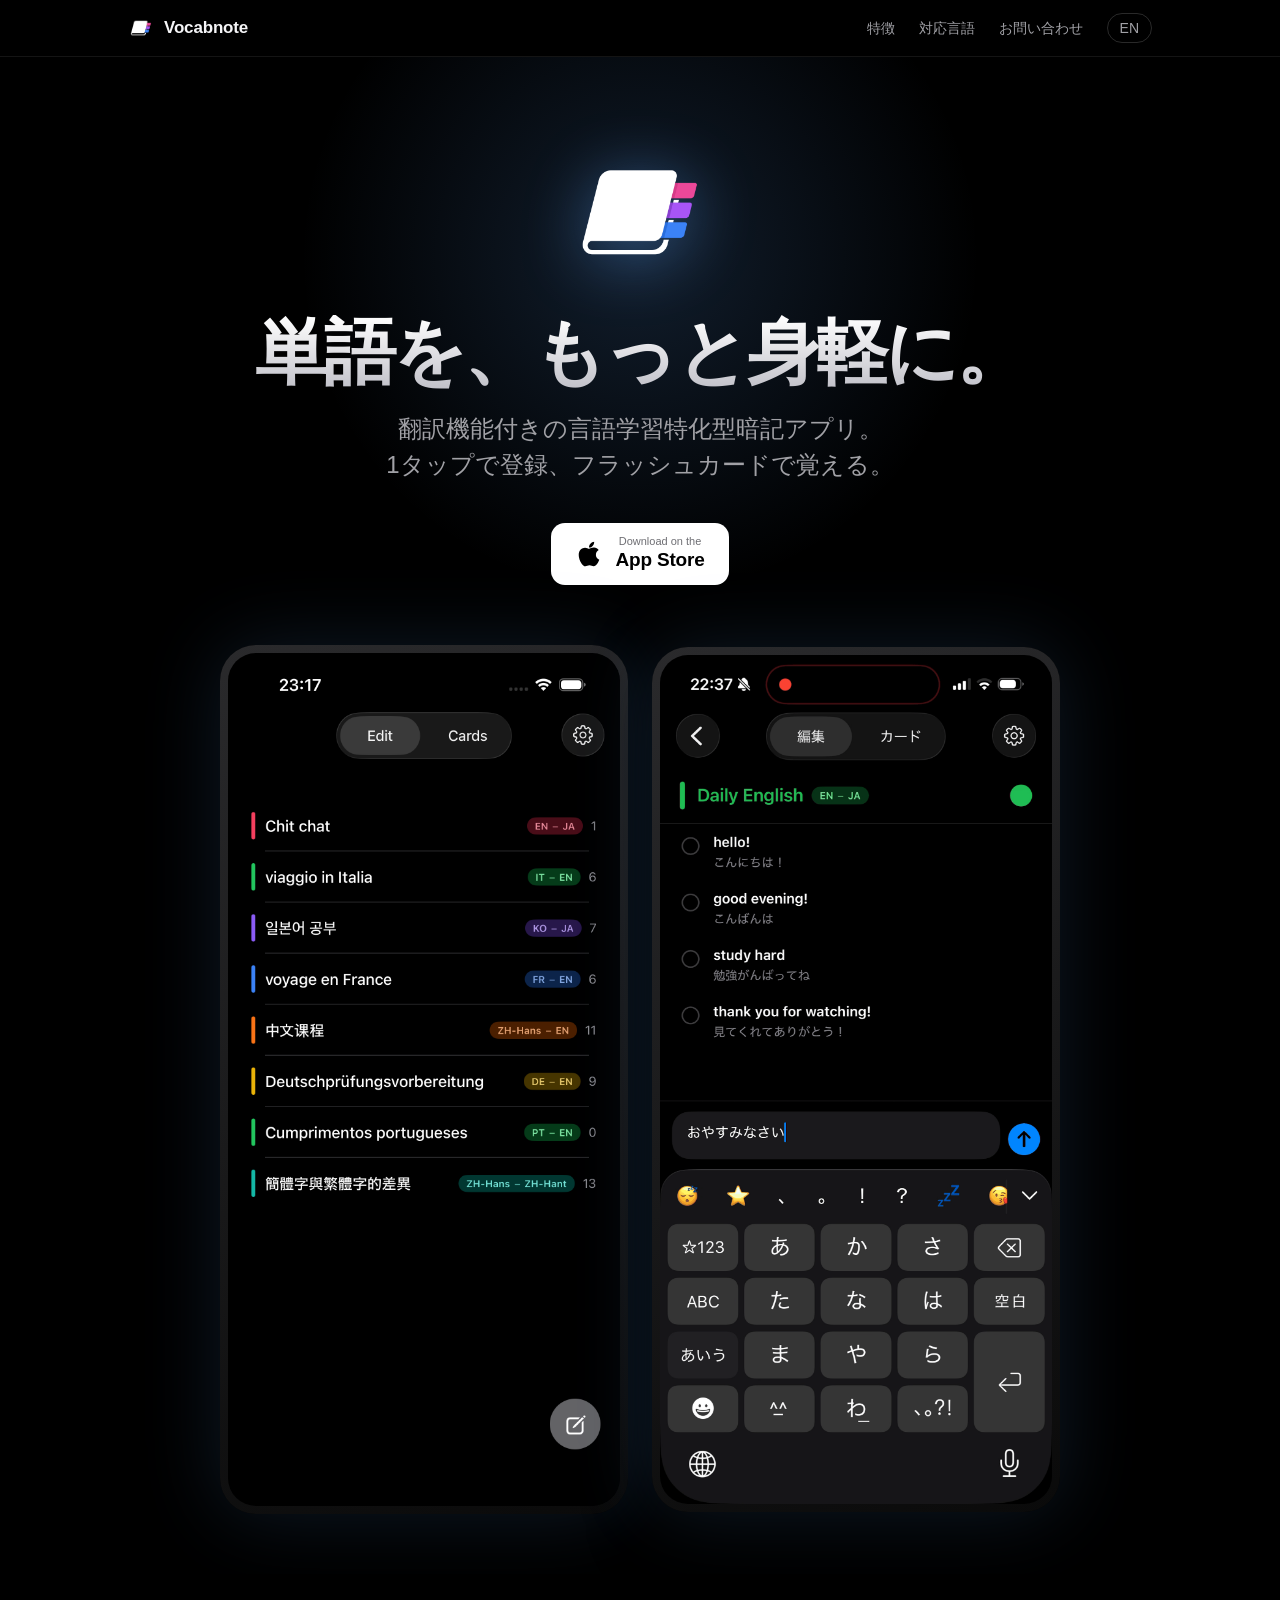
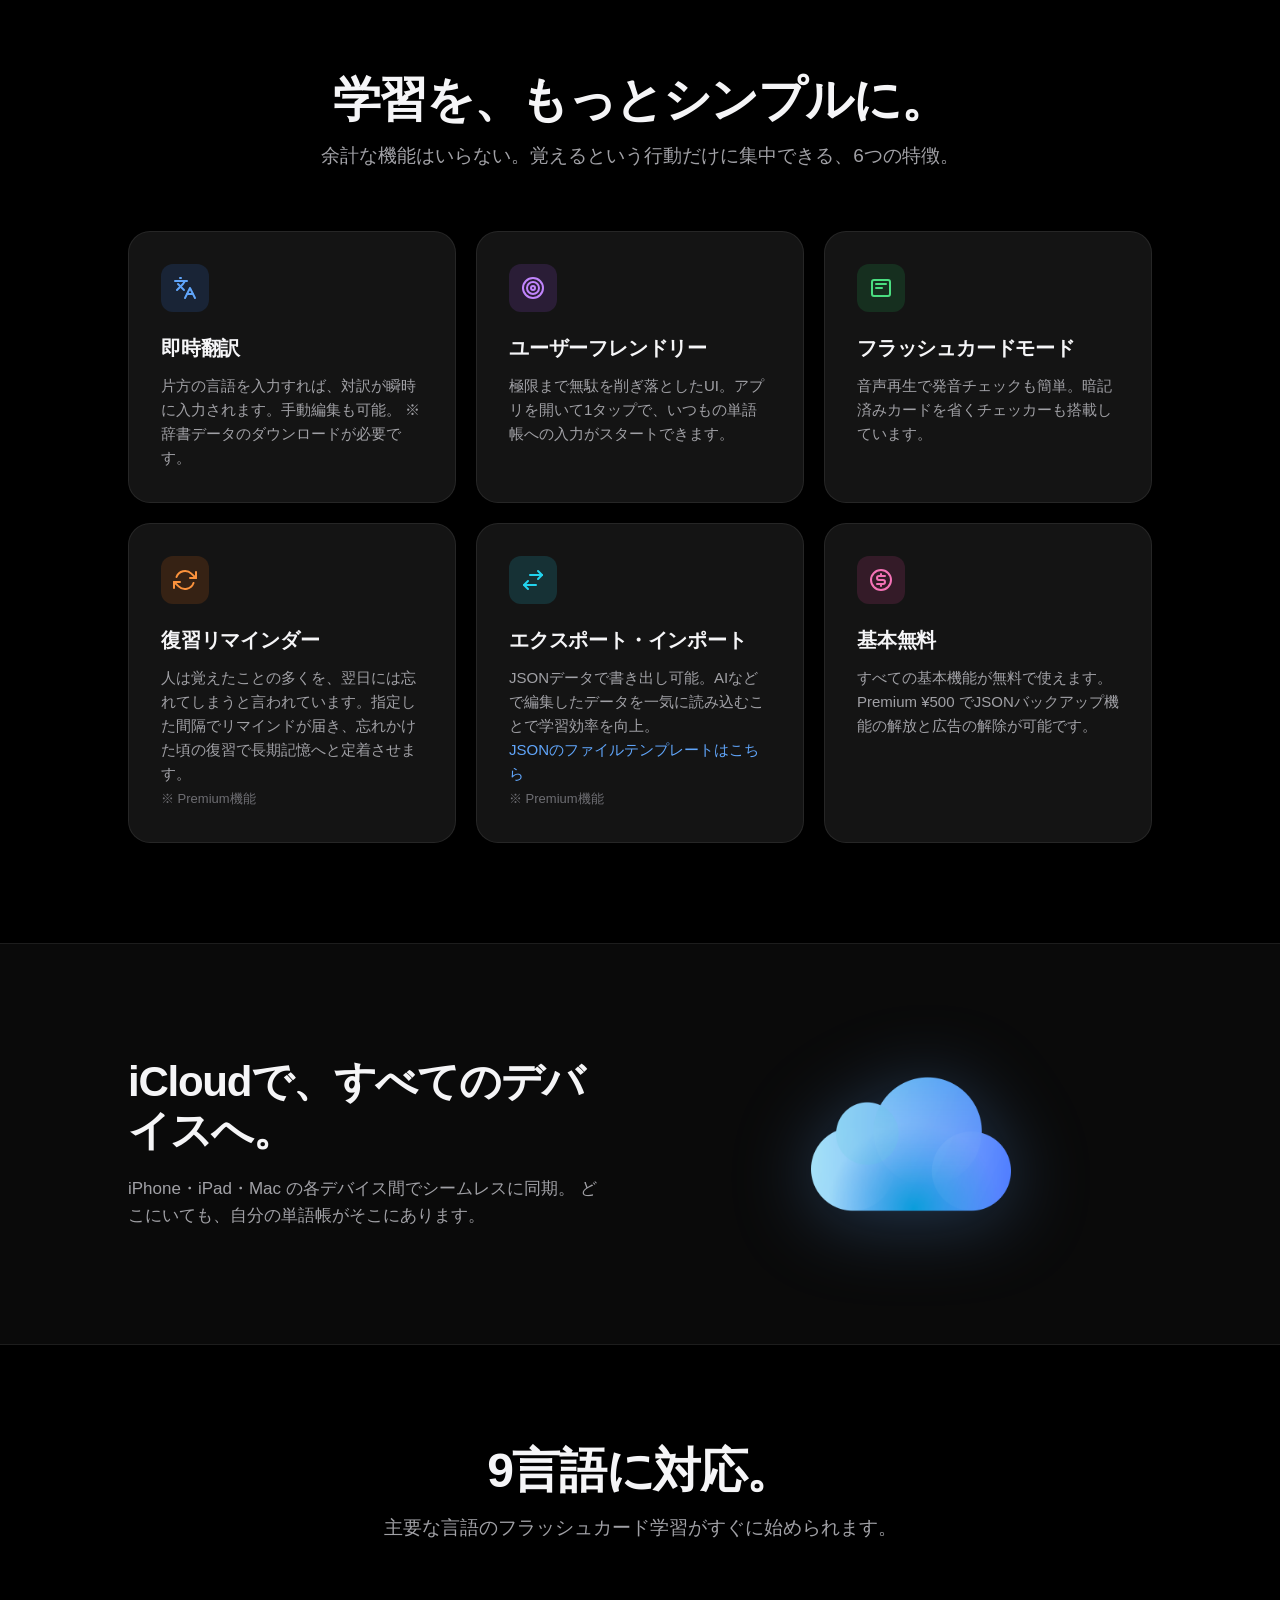
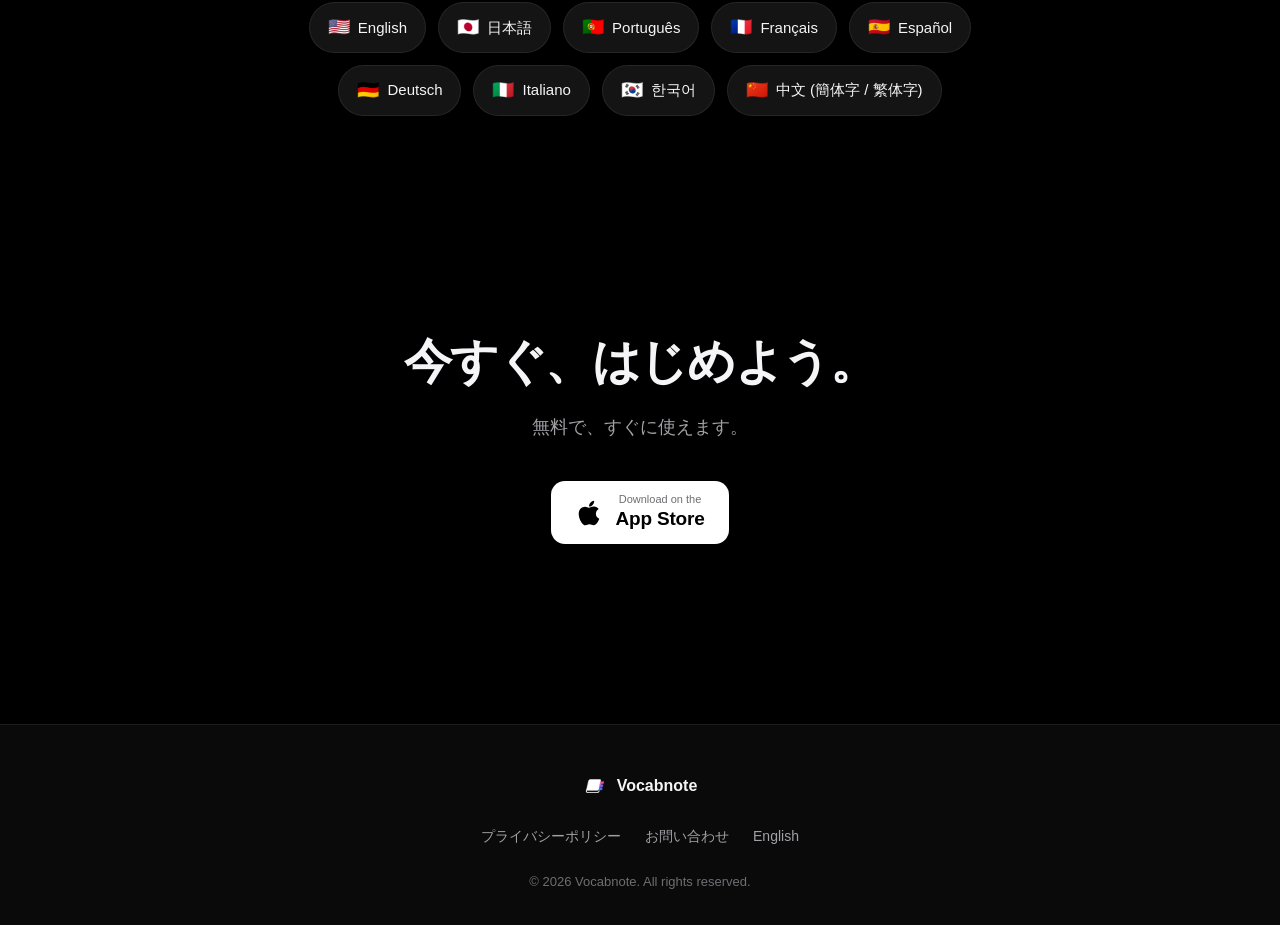
==== commit 025dbc6f: "md download" ====
--- a/index.html
+++ b/index.html
@@ -134,6 +134,7 @@
             <h3 class="feature-title">エクスポート・インポート</h3>
             <p class="feature-desc">
               JSONデータで書き出し可能。AIなどで編集したデータを一気に読み込むことで学習効率を向上。<br />
+              <a href="./assets/downloads/vocabnote_template_guide.zip" download>JSONのファイルテンプレートはこちら</a><br />
               <span style="color: var(--text-tertiary); font-size: 13px;">※ Premium機能</span>
             </p>
           </div>
